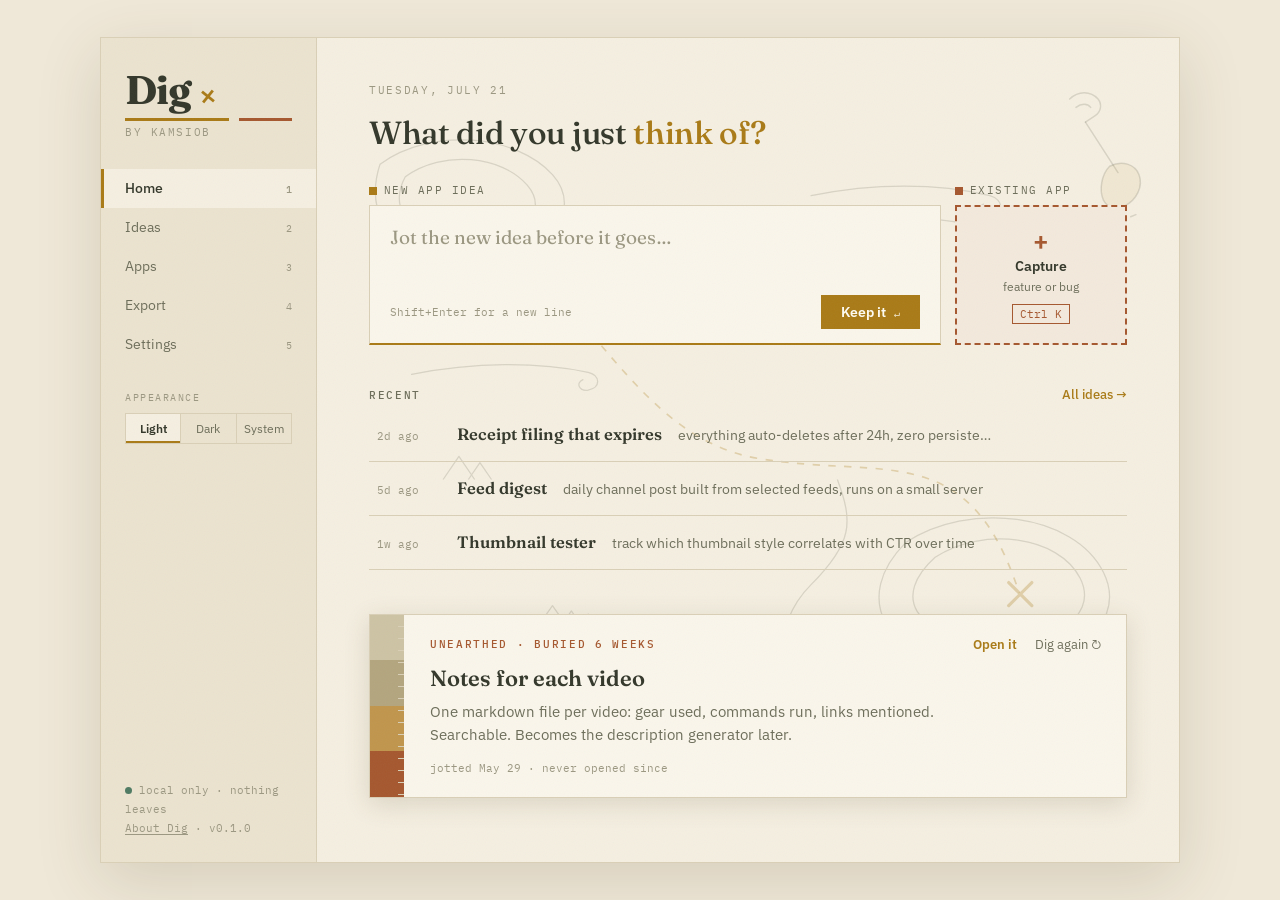
==== design/dig-design.html @ 5f8140c0 "chore: repo skeleton, license, fonts, design docs Groundwork for Dig — a local-first app registry fo" ====
<!DOCTYPE html>
<html lang="en" data-theme="light">
<head>
<meta charset="UTF-8">
<meta name="viewport" content="width=device-width, initial-scale=1.0">
<title>Dig by Kamsiob — Home</title>
<link rel="preconnect" href="https://fonts.googleapis.com">
<link rel="preconnect" href="https://fonts.gstatic.com" crossorigin>
<link href="https://fonts.googleapis.com/css2?family=Fraunces:opsz,wght@9..144,400;9..144,500;9..144,600;9..144,700&family=IBM+Plex+Sans:wght@400;500;600&family=IBM+Plex+Mono:wght@400;500&display=swap" rel="stylesheet">
<style>
  /* ============ Theme tokens ============ */
  :root[data-theme="light"] {
    /* Field notes: warm paper, expedition ink, gold find */
    --bg:          #EFE8D8;   /* page behind window */
    --surface:     #F5EFE1;   /* main surface: field-notebook paper */
    --surface-deep:#EBE3CF;   /* rail, input wells */
    --surface-raised:#FAF6EB; /* hover, raised blocks */
    --seam:        #D9CFB6;   /* hairline separations */
    --ink:         #33372A;   /* primary text: green-black ink */
    --ink-dim:     #6C6D59;   /* secondary text */
    --ink-faint:   #9B9781;   /* metadata, hints */
    --accent:      #A97A16;   /* the find: gold, darkened for contrast */
    --accent-hover:#8F6708;
    --accent-glow: rgba(169, 122, 22, 0.16);
    --on-accent:   #FFFDF4;
    --copper:      #A5572E;   /* unearthed specimen */
    --verdigris:   #4E7A62;   /* complete states, status lamp */
    --map-ink:     rgba(64, 66, 48, 0.16);   /* treasure map sketch */
    --map-accent:  rgba(169, 122, 22, 0.28); /* the X and route */
    --shadow:      rgba(80, 70, 40, 0.16);
  }
  :root[data-theme="dark"] {
    /* Excavation at dusk */
    --bg:          #0B0F0B;
    --surface:     #16201A;
    --surface-deep:#10160F;
    --surface-raised:#1E2C22;
    --seam:        #2E3F32;
    --ink:         #EFE6D4;
    --ink-dim:     #A9A493;
    --ink-faint:   #6F6F60;
    --accent:      #D9A13B;
    --accent-hover:#EDB44E;
    --accent-glow: rgba(217, 161, 59, 0.15);
    --on-accent:   #1A1305;
    --copper:      #C46A3F;
    --verdigris:   #6FA08A;
    --map-ink:     rgba(239, 230, 212, 0.10);
    --map-accent:  rgba(217, 161, 59, 0.22);
    --shadow:      rgba(0, 0, 0, 0.5);
  }

  :root {
    --serif: 'Fraunces', Georgia, serif;
    --sans:  'IBM Plex Sans', 'Helvetica Neue', sans-serif;
    --mono:  'IBM Plex Mono', 'Courier New', monospace;
  }

  * { margin: 0; padding: 0; box-sizing: border-box; }
  html, body { height: 100%; }

  body {
    background: var(--bg);
    color: var(--ink);
    font-family: var(--sans);
    font-size: 15px;
    line-height: 1.5;
    display: flex;
    align-items: center;
    justify-content: center;
    padding: 28px 16px;
    transition: background 200ms ease, color 200ms ease;
  }

  .window {
    width: 100%;
    max-width: 1080px;
    min-height: 720px;
    background: var(--surface);
    border: 1px solid var(--seam);
    box-shadow: 0 18px 60px var(--shadow);
    display: grid;
    grid-template-columns: 216px 1fr;
    position: relative;
    overflow: hidden;
  }

  /* Paper grain over everything, whisper quiet */
  .grain {
    position: absolute;
    inset: 0;
    pointer-events: none;
    z-index: 5;
    opacity: 0.05;
    background-image: url("data:image/svg+xml,%3Csvg xmlns='http://www.w3.org/2000/svg' width='240' height='240'%3E%3Cfilter id='n'%3E%3CfeTurbulence type='fractalNoise' baseFrequency='0.9' numOctaves='2'/%3E%3C/filter%3E%3Crect width='240' height='240' filter='url(%23n)'/%3E%3C/svg%3E");
  }

  /* ============ Left rail ============ */
  .rail {
    background: var(--surface-deep);
    border-right: 1px solid var(--seam);
    padding: 30px 0 24px;
    display: flex;
    flex-direction: column;
    position: relative;
    z-index: 2;
  }

  /* The wordmark: X marks the spot */
  .wordmark {
    font-family: var(--serif);
    font-size: 40px;
    font-weight: 700;
    letter-spacing: -0.02em;
    padding: 0 24px;
    line-height: 1.1;
    display: flex;
    align-items: baseline;
    gap: 8px;
  }
  .wordmark .x {
    font-size: 20px;
    font-weight: 600;
    color: var(--accent);
    transform: rotate(-6deg);
    display: inline-block;
  }
  .wordmark-rule {
    margin: 6px 24px 4px;
    height: 3px;
    background:
      linear-gradient(90deg, var(--accent) 0 62%, transparent 62%),
      linear-gradient(90deg, transparent 0 68%, var(--copper) 68% 100%);
  }

  .byline {
    font-family: var(--mono);
    font-size: 10.5px;
    text-transform: uppercase;
    letter-spacing: 0.15em;
    color: var(--ink-faint);
    padding: 0 24px 28px;
  }

  .nav a {
    display: flex;
    justify-content: space-between;
    align-items: baseline;
    padding: 9px 24px;
    color: var(--ink-dim);
    text-decoration: none;
    font-size: 14px;
    transition: color 120ms ease;
  }
  .nav a.active {
    color: var(--ink);
    background: var(--surface);
    box-shadow: inset 3px 0 0 var(--accent);
    font-weight: 500;
  }
  .nav a:hover, .nav a:focus-visible { color: var(--ink); }
  .nav a:focus-visible { outline: 1px solid var(--accent); outline-offset: -1px; }
  .nav a kbd {
    font-family: var(--mono);
    font-size: 10px;
    color: var(--ink-faint);
  }

  /* Theme switcher */
  .theme {
    margin: 26px 24px 0;
  }
  .theme-label {
    font-family: var(--mono);
    font-size: 10px;
    text-transform: uppercase;
    letter-spacing: 0.15em;
    color: var(--ink-faint);
    margin-bottom: 8px;
  }
  .theme-seg {
    display: flex;
    border: 1px solid var(--seam);
  }
  .theme-seg button {
    flex: 1;
    background: transparent;
    border: none;
    color: var(--ink-dim);
    font-family: var(--sans);
    font-size: 12px;
    padding: 7px 0;
    cursor: pointer;
  }
  .theme-seg button + button { border-left: 1px solid var(--seam); }
  .theme-seg button.on {
    background: var(--surface);
    color: var(--ink);
    box-shadow: inset 0 -2px 0 var(--accent);
    font-weight: 600;
  }
  .theme-seg button:focus-visible { outline: 1px solid var(--accent); outline-offset: -1px; }

  .rail-foot {
    margin-top: auto;
    padding: 0 24px;
    font-family: var(--mono);
    font-size: 10.5px;
    color: var(--ink-faint);
    line-height: 1.8;
  }
  .rail-foot .lamp {
    display: inline-block;
    width: 7px; height: 7px;
    border-radius: 50%;
    background: var(--verdigris);
    margin-right: 7px;
  }

  /* ============ Main ============ */
  .main {
    padding: 44px 52px 64px;
    position: relative;
  }

  /* Treasure map: full-height sketch, whisper light */
  .map {
    position: absolute;
    inset: 0;
    pointer-events: none;
    z-index: 0;
  }

  .content { position: relative; z-index: 1; }

  .greeting {
    font-family: var(--mono);
    font-size: 11px;
    text-transform: uppercase;
    letter-spacing: 0.15em;
    color: var(--ink-faint);
    margin-bottom: 10px;
  }

  h1 {
    font-family: var(--serif);
    font-size: 32px;
    font-weight: 500;
    letter-spacing: -0.01em;
    margin-bottom: 26px;
  }
  h1 em {
    font-style: normal;
    color: var(--accent);
  }

  /* ---- Jot box ---- */
  .jot {
    background: var(--surface-raised);
    border: 1px solid var(--seam);
    border-bottom: 2px solid var(--accent);
    padding: 18px 20px 14px;
    transition: box-shadow 160ms ease;
  }
  .jot:focus-within {
    box-shadow: 0 0 0 1px var(--accent), 0 6px 28px var(--accent-glow);
  }
  .jot textarea {
    width: 100%;
    background: transparent;
    border: none;
    outline: none;
    resize: none;
    color: var(--ink);
    font-family: var(--serif);
    font-size: 19px;
    line-height: 1.45;
    height: 56px;
  }
  .jot textarea::placeholder { color: var(--ink-faint); }
  .jot-row {
    display: flex;
    justify-content: space-between;
    align-items: center;
    margin-top: 8px;
  }
  .jot-hint {
    font-family: var(--mono);
    font-size: 11px;
    color: var(--ink-faint);
  }
  .btn {
    font-family: var(--sans);
    font-size: 13.5px;
    font-weight: 600;
    background: var(--accent);
    color: var(--on-accent);
    border: none;
    padding: 8px 20px;
    cursor: pointer;
    transition: background 120ms ease;
  }
  .btn:hover { background: var(--accent-hover); }
  .btn:focus-visible { outline: 2px solid var(--ink); outline-offset: 2px; }
  .btn kbd {
    font-family: var(--mono);
    font-size: 10.5px;
    font-weight: 400;
    opacity: 0.8;
    margin-left: 8px;
  }

  /* ---- Section heads ---- */
  .section-head {
    display: flex;
    align-items: baseline;
    justify-content: space-between;
    margin: 40px 0 4px;
  }
  .section-head h2 {
    font-family: var(--mono);
    font-size: 11px;
    font-weight: 500;
    text-transform: uppercase;
    letter-spacing: 0.15em;
    color: var(--ink-dim);
  }
  .section-head a {
    font-size: 13px;
    color: var(--accent);
    text-decoration: none;
    font-weight: 500;
  }
  .section-head a:hover, .section-head a:focus-visible { text-decoration: underline; }

  /* ---- Recent ideas: ledger rows ---- */
  .idea-row {
    display: flex;
    align-items: baseline;
    gap: 16px;
    padding: 14px 8px;
    border-bottom: 1px solid var(--seam);
    cursor: pointer;
    transition: background 120ms ease;
  }
  .idea-row:hover { background: var(--surface-raised); }
  .idea-row .when {
    font-family: var(--mono);
    font-size: 11px;
    color: var(--ink-faint);
    min-width: 64px;
    flex-shrink: 0;
  }
  .idea-row .name {
    font-family: var(--serif);
    font-size: 16.5px;
    font-weight: 600;
    flex-shrink: 0;
  }
  .idea-row .gist {
    font-size: 13.5px;
    color: var(--ink-dim);
    white-space: nowrap;
    overflow: hidden;
    text-overflow: ellipsis;
    flex: 1;
  }
  .idea-row .promote {
    font-family: var(--mono);
    font-size: 11px;
    color: var(--accent);
    text-decoration: none;
    white-space: nowrap;
    opacity: 0;
    transition: opacity 120ms ease;
  }
  .idea-row:hover .promote,
  .idea-row:focus-within .promote { opacity: 1; }

  /* ---- Unearthed: the specimen ---- */
  .unearthed {
    margin-top: 44px;
    background: var(--surface-raised);
    border: 1px solid var(--seam);
    display: grid;
    grid-template-columns: 34px 1fr;
    position: relative;
    box-shadow: 0 6px 24px var(--shadow);
  }
  .strata { display: flex; flex-direction: column; position: relative; }
  .strata span { flex: 1; }
  :root[data-theme="light"] .strata .s1 { background: #CDC3A4; }
  :root[data-theme="light"] .strata .s2 { background: #B3A57E; }
  :root[data-theme="light"] .strata .s3 { background: #C0954C; }
  :root[data-theme="dark"]  .strata .s1 { background: #2A3A2C; }
  :root[data-theme="dark"]  .strata .s2 { background: #40492E; }
  :root[data-theme="dark"]  .strata .s3 { background: #6E5A2E; }
  .strata .s4 { background: var(--copper); }
  .strata::after {
    content: "";
    position: absolute;
    top: 0; right: 0; bottom: 0;
    width: 6px;
    background-image: repeating-linear-gradient(
      to bottom,
      transparent 0px, transparent 11px,
      var(--seam) 11px, var(--seam) 12px
    );
  }
  .unearthed-body { padding: 22px 26px 20px; }
  .unearthed .tag {
    font-family: var(--mono);
    font-size: 10.5px;
    text-transform: uppercase;
    letter-spacing: 0.16em;
    color: var(--copper);
    margin-bottom: 10px;
    font-weight: 500;
  }
  .unearthed .name {
    font-family: var(--serif);
    font-size: 22px;
    font-weight: 600;
    margin-bottom: 6px;
  }
  .unearthed .gist { color: var(--ink-dim); max-width: 58ch; }
  .unearthed .meta {
    font-family: var(--mono);
    font-size: 11px;
    color: var(--ink-faint);
    margin-top: 14px;
  }
  .unearthed-actions {
    position: absolute;
    top: 20px;
    right: 24px;
    display: flex;
    gap: 18px;
  }
  .unearthed-actions a { font-size: 13px; color: var(--ink-dim); text-decoration: none; }
  .unearthed-actions a:hover, .unearthed-actions a:focus-visible { color: var(--ink); }
  .unearthed-actions a.open { color: var(--accent); font-weight: 600; }
  .unearthed-actions a.open:hover { color: var(--accent-hover); }

  /* ---- About: small trigger bottom-left, opens a dialog ---- */
  .about-trigger {
    background: none;
    border: none;
    padding: 0;
    font-family: var(--mono);
    font-size: 10.5px;
    color: var(--ink-faint);
    text-decoration: underline;
    text-underline-offset: 2px;
    cursor: pointer;
  }
  .about-trigger:hover, .about-trigger:focus-visible { color: var(--accent); }

  .about-overlay {
    position: absolute;
    inset: 0;
    background: color-mix(in srgb, var(--surface-deep) 60%, transparent);
    display: none;
    align-items: center;
    justify-content: center;
    z-index: 10;
  }
  .about-overlay.open { display: flex; }
  .about-dialog {
    width: min(440px, 90%);
    background: var(--surface-raised);
    border: 1px solid var(--seam);
    border-top: 3px solid var(--accent);
    box-shadow: 0 18px 60px var(--shadow);
    padding: 26px 28px 24px;
    position: relative;
  }
  .about-dialog .wordmini {
    font-family: var(--serif);
    font-size: 24px;
    font-weight: 700;
  }
  .about-dialog .wordmini .x { color: var(--accent); font-size: 15px; }
  .about-dialog .tagline {
    font-size: 13.5px;
    color: var(--ink-dim);
    margin: 4px 0 18px;
  }
  .about-links { display: flex; flex-direction: column; gap: 9px; }
  .about-links a {
    font-size: 13.5px;
    color: var(--ink-dim);
    text-decoration: none;
  }
  .about-links a b { color: var(--ink); font-weight: 600; }
  .about-links a:hover b, .about-links a:focus-visible b { color: var(--accent); }
  .about-license {
    font-family: var(--mono);
    font-size: 10.5px;
    color: var(--ink-faint);
    margin-top: 18px;
    line-height: 1.7;
  }
  .about-close {
    position: absolute;
    top: 14px;
    right: 16px;
    background: none;
    border: none;
    color: var(--ink-faint);
    font-size: 18px;
    cursor: pointer;
    line-height: 1;
  }
  .about-close:hover, .about-close:focus-visible { color: var(--ink); }

  /* ---- Capture row: jot + capture side by side ---- */
  .capture-line {
    display: flex;
    gap: 14px;
    align-items: stretch;
  }
  .cap-col { display: flex; flex-direction: column; }
  .cap-col.grow { flex: 1; }
  .cap-col .jot, .cap-col .capture { flex: 1; }

  .box-label {
    font-family: var(--mono);
    font-size: 10.5px;
    text-transform: uppercase;
    letter-spacing: 0.14em;
    color: var(--ink-dim);
    margin-bottom: 7px;
    display: flex;
    align-items: center;
    gap: 7px;
  }
  .box-label .dot {
    width: 8px; height: 8px;
    display: inline-block;
  }
  .box-label .dot.gold { background: var(--accent); }
  .box-label .dot.copper { background: var(--copper); }

  /* ---- Capture dialog ---- */
  .cap-overlay {
    position: absolute;
    inset: 0;
    background: color-mix(in srgb, var(--surface-deep) 60%, transparent);
    display: none;
    align-items: center;
    justify-content: center;
    z-index: 10;
  }
  .cap-overlay.open { display: flex; }
  .cap-dialog {
    width: min(420px, 90%);
    background: var(--surface-raised);
    border: 1px solid var(--seam);
    border-top: 3px solid var(--copper);
    box-shadow: 0 18px 60px var(--shadow);
    padding: 24px 26px 22px;
    position: relative;
  }
  .cap-dialog .box-label { margin-bottom: 14px; }
  .cap-kind {
    display: flex;
    border: 1px solid var(--seam);
    margin-bottom: 12px;
  }
  .cap-kind button {
    flex: 1;
    background: transparent;
    border: none;
    color: var(--ink-dim);
    font-family: var(--sans);
    font-size: 13px;
    padding: 8px 0;
    cursor: pointer;
  }
  .cap-kind button + button { border-left: 1px solid var(--seam); }
  .cap-kind button.on {
    background: var(--surface);
    color: var(--ink);
    font-weight: 600;
    box-shadow: inset 0 -2px 0 var(--copper);
  }
  .cap-dialog input[type="text"], .cap-dialog select {
    width: 100%;
    background: var(--surface-deep);
    border: 1px solid var(--seam);
    color: var(--ink);
    font-family: var(--sans);
    font-size: 14px;
    padding: 10px 12px;
    margin-bottom: 12px;
    outline: none;
  }
  .cap-dialog input[type="text"]:focus, .cap-dialog select:focus { border-color: var(--copper); }
  .cap-dialog .field-label {
    font-family: var(--mono);
    font-size: 10.5px;
    text-transform: uppercase;
    letter-spacing: 0.14em;
    color: var(--ink-faint);
    margin-bottom: 6px;
  }
  .cap-actions { display: flex; justify-content: flex-end; gap: 12px; margin-top: 4px; }
  .btn.copper { background: var(--copper); color: var(--on-accent); }
  .btn.copper:hover { background: color-mix(in srgb, var(--copper) 85%, black); }
  .btn.ghost { background: transparent; color: var(--ink-dim); }
  .btn.ghost:hover { background: transparent; color: var(--ink); }

  /* ---- App detail view ---- */
  .back-link {
    font-family: var(--mono);
    font-size: 11.5px;
    color: var(--ink-dim);
    text-decoration: none;
    display: inline-block;
    margin-bottom: 16px;
  }
  .back-link:hover, .back-link:focus-visible { color: var(--accent); }

  .app-head { display: flex; align-items: baseline; gap: 14px; flex-wrap: wrap; }
  .app-head h1 { margin-bottom: 0; }
  .chip {
    font-family: var(--mono);
    font-size: 10.5px;
    text-transform: uppercase;
    letter-spacing: 0.12em;
    padding: 3px 9px;
    border: 1px solid var(--seam);
    color: var(--ink-dim);
  }
  .chip.shipped { color: var(--verdigris); border-color: var(--verdigris); }

  .app-desc { color: var(--ink-dim); max-width: 62ch; margin-top: 10px; }
  .app-meta {
    font-family: var(--mono);
    font-size: 11.5px;
    color: var(--ink-faint);
    margin-top: 12px;
    display: flex;
    gap: 22px;
    flex-wrap: wrap;
  }
  .app-meta a { color: var(--accent); text-decoration: none; }
  .app-meta a:hover { text-decoration: underline; }

  /* Origin idea: where it was dug from */
  .origin {
    margin-top: 20px;
    border-left: 3px solid var(--accent);
    background: var(--surface-raised);
    padding: 12px 16px;
    font-size: 13.5px;
    color: var(--ink-dim);
  }
  .origin b { color: var(--ink); font-weight: 600; }
  .origin .o-tag {
    font-family: var(--mono);
    font-size: 10px;
    text-transform: uppercase;
    letter-spacing: 0.14em;
    color: var(--accent);
    display: block;
    margin-bottom: 4px;
  }

  /* Sheets: features & bugs side by side */
  .sheets {
    display: grid;
    grid-template-columns: 1fr 1fr;
    gap: 28px;
    margin-top: 34px;
  }
  .sheet-head {
    display: flex;
    align-items: baseline;
    justify-content: space-between;
    border-bottom: 2px solid var(--seam);
    padding-bottom: 7px;
    margin-bottom: 4px;
  }
  .sheet-head h3 {
    font-family: var(--mono);
    font-size: 11px;
    font-weight: 500;
    text-transform: uppercase;
    letter-spacing: 0.15em;
    color: var(--ink-dim);
  }
  .sheet-head .count { font-family: var(--mono); font-size: 11px; color: var(--ink-faint); }
  .sheet-head.f { border-bottom-color: var(--accent); }
  .sheet-head.b { border-bottom-color: var(--copper); }

  .line-item {
    display: flex;
    align-items: baseline;
    gap: 10px;
    padding: 9px 4px;
    border-bottom: 1px solid var(--seam);
    font-size: 14px;
    cursor: pointer;
  }
  .line-item:hover { background: var(--surface-raised); }
  .line-item .box {
    font-family: var(--mono);
    font-size: 13px;
    color: var(--ink-faint);
    flex-shrink: 0;
  }
  .line-item.done { color: var(--ink-faint); }
  .line-item.done .txt { text-decoration: line-through; text-decoration-color: var(--seam); }
  .line-item.done .box { color: var(--verdigris); }
  .sheet-add {
    font-family: var(--mono);
    font-size: 11.5px;
    color: var(--ink-dim);
    text-decoration: none;
    display: inline-block;
    margin-top: 10px;
  }
  .sheet-add:hover { color: var(--accent); }

  /* Notes, screenshots, attachments */
  .app-section { margin-top: 34px; }
  .app-section h3 {
    font-family: var(--mono);
    font-size: 11px;
    font-weight: 500;
    text-transform: uppercase;
    letter-spacing: 0.15em;
    color: var(--ink-dim);
    margin-bottom: 10px;
  }
  .notes {
    background: var(--surface-raised);
    border: 1px solid var(--seam);
    padding: 14px 18px;
    font-size: 14px;
    color: var(--ink-dim);
    max-width: 70ch;
  }
  .notes li { margin-left: 18px; padding: 2px 0; }
  .shots { display: flex; gap: 12px; }
  .shot {
    width: 150px; height: 94px;
    background: var(--surface-deep);
    border: 1px solid var(--seam);
    display: flex;
    align-items: center;
    justify-content: center;
    font-family: var(--mono);
    font-size: 10px;
    color: var(--ink-faint);
  }
  .files { display: flex; flex-direction: column; }
  .file-row {
    display: flex;
    gap: 12px;
    align-items: baseline;
    padding: 8px 4px;
    border-bottom: 1px solid var(--seam);
    font-family: var(--mono);
    font-size: 12.5px;
    color: var(--ink-dim);
  }
  .file-row .size { color: var(--ink-faint); font-size: 11px; }

  .capture {
    width: 172px;
    background: color-mix(in srgb, var(--copper) 8%, var(--surface-raised));
    border: 2px dashed var(--copper);
    color: var(--copper);
    font-family: var(--sans);
    cursor: pointer;
    display: flex;
    flex-direction: column;
    align-items: center;
    justify-content: center;
    gap: 4px;
    padding: 14px 12px;
    transition: background 140ms ease, box-shadow 140ms ease;
  }
  .capture:hover, .capture:focus-visible {
    background: color-mix(in srgb, var(--copper) 16%, var(--surface-raised));
    box-shadow: 0 6px 24px color-mix(in srgb, var(--copper) 25%, transparent);
  }
  .capture:focus-visible { outline: 2px solid var(--copper); outline-offset: 2px; }
  .capture .plus {
    font-size: 26px;
    font-weight: 600;
    line-height: 1;
  }
  .capture .cap-label {
    font-size: 14px;
    font-weight: 600;
    color: var(--ink);
  }
  .capture .cap-sub {
    font-size: 12px;
    color: var(--ink-dim);
  }
  .capture kbd {
    font-family: var(--mono);
    font-size: 10.5px;
    color: var(--copper);
    border: 1px solid var(--copper);
    padding: 2px 7px;
    margin-top: 6px;
  }

  @media (prefers-reduced-motion: reduce) {
    * { transition: none !important; }
    .capture:hover { transform: none; }
  }

  @media (max-width: 760px) {
    .window { grid-template-columns: 1fr; min-height: 0; }
    .rail { flex-direction: row; flex-wrap: wrap; align-items: center; padding: 14px 8px; gap: 4px; border-right: none; border-bottom: 1px solid var(--seam); }
    .wordmark { font-size: 24px; padding: 0 10px; }
    .wordmark-rule, .byline, .rail-foot, .nav a kbd, .theme-label { display: none; }
    .theme { margin: 0 10px; }
    .nav { display: flex; }
    .nav a { padding: 8px 10px; font-size: 13px; }
    .nav a.active { box-shadow: inset 0 -2px 0 var(--accent); background: transparent; }
    .main { padding: 28px 20px 110px; }
    h1 { font-size: 24px; }
    .idea-row { flex-wrap: wrap; gap: 6px 12px; }
    .idea-row .gist { white-space: normal; width: 100%; }
    .idea-row .promote { opacity: 1; }
    .unearthed-actions { position: static; margin-top: 12px; padding: 0 26px 18px; }
    .capture-line { flex-direction: column; }
    .capture { width: 100%; flex-direction: row; justify-content: center; gap: 10px; padding: 12px; }
    .capture kbd { margin-top: 0; }
  }
</style>
</head>
<body>

<div class="window">
  <div class="grain" aria-hidden="true"></div>

  <aside class="rail">
    <div class="wordmark">Dig <span class="x">✕</span></div>
    <div class="wordmark-rule" aria-hidden="true"></div>
    <div class="byline">by Kamsiob</div>
    <nav class="nav">
      <a class="active" id="nav-home" href="#" onclick="switchView('home');return false;">Home <kbd>1</kbd></a>
      <a href="#">Ideas <kbd>2</kbd></a>
      <a id="nav-app" href="#" onclick="switchView('app');return false;">Apps <kbd>3</kbd></a>
      <a href="#">Export <kbd>4</kbd></a>
      <a href="#">Settings <kbd>5</kbd></a>
    </nav>
    <div class="theme">
      <div class="theme-label">Appearance</div>
      <div class="theme-seg" role="group" aria-label="Theme">
        <button id="t-light" class="on" onclick="setTheme('light')">Light</button>
        <button id="t-dark" onclick="setTheme('dark')">Dark</button>
        <button id="t-system" onclick="setTheme('system')">System</button>
      </div>
    </div>
    <div class="rail-foot">
      <span class="lamp"></span>local only · nothing leaves<br>
      <button class="about-trigger" onclick="toggleAbout(true)">About Dig</button> · v0.1.0
    </div>
  </aside>

  <main class="main">

    <!-- Treasure map sketch: dashed route, islands, compass, X -->
    <svg class="map" viewBox="0 0 820 720" preserveAspectRatio="xMidYMid slice" xmlns="http://www.w3.org/2000/svg" fill="none">
      <!-- coastline / island contours -->
      <g stroke="var(--map-ink)" stroke-width="1.2">
        <path d="M60 120 C 110 84, 190 92, 224 130 S 210 214, 150 218 S 40 180, 60 120 Z" />
        <path d="M84 132 C 120 106, 176 112, 200 140 S 188 196, 148 198 S 62 172, 84 132 Z" />
        <path d="M560 480 C 620 440, 720 452, 748 508 S 700 610, 620 600 S 508 532, 560 480 Z" />
        <path d="M588 494 C 634 464, 706 474, 726 514 S 690 582, 630 574 S 546 532, 588 494 Z" />
        <!-- river squiggle -->
        <path d="M420 640 C 450 600, 430 560, 470 520 S 510 460, 495 420" />
      </g>

      <!-- mountain ranges -->
      <g stroke="var(--map-ink)" stroke-width="1.2" stroke-linejoin="round">
        <path d="M300 262 l 18 -28 l 18 28 M 328 262 l 14 -21 l 14 21 M 352 262 l 11 -16 l 11 16" />
        <path d="M318 244 l 6 9" />
        <path d="M620 210 l 16 -24 l 16 24 M 646 210 l 12 -18 l 12 18 M 668 210 l 9 -13 l 9 13" />
        <path d="M120 420 l 15 -22 l 15 22 M 144 420 l 11 -16 l 11 16" />
        <path d="M210 560 l 14 -20 l 14 20 M 232 560 l 10 -15 l 10 15 M 250 560 l 8 -12 l 8 12" />
      </g>

      <!-- wind: curved gusts with curled ends -->
      <g stroke="var(--map-ink)" stroke-width="1.2" stroke-linecap="round">
        <path d="M470 150 C 530 138, 590 138, 640 150 c 14 4, 14 18, 0 20 c -10 1, -14 -8, -6 -12" />
        <path d="M450 180 C 520 168, 580 168, 622 178 c 11 3, 11 14, 0 16 c -8 1, -11 -6, -5 -9" />
        <path d="M90 320 C 150 308, 210 308, 258 318 c 12 3, 12 15, 0 17 c -9 1, -12 -7, -5 -10" />
        <path d="M540 620 C 600 608, 650 608, 692 618 c 11 3, 11 14, 0 16 c -8 1, -11 -6, -5 -9" />
      </g>

      <!-- dashed route to the X -->
      <path d="M140 170 C 260 240, 300 380, 420 400 S 620 380, 668 528"
            stroke="var(--map-accent)" stroke-width="1.6" stroke-dasharray="7 8" />
      <!-- X marks the spot -->
      <g stroke="var(--map-accent)" stroke-width="3" stroke-linecap="round">
        <path d="M658 518 l 22 22 M 680 518 l -22 22" />
      </g>

      <!-- shovel, planted at an angle -->
      <g stroke="var(--map-ink)" stroke-width="1.4" stroke-linecap="round" stroke-linejoin="round">
        <!-- D-grip handle -->
        <path d="M716 58 c 8 -8, 20 -8, 27 0 c 4 5, 3 12, -3 16 l -9 6" />
        <path d="M722 66 c 5 -4, 11 -4, 14 0" />
        <!-- shaft -->
        <path d="M731 80 L 762 128" />
        <!-- blade -->
        <path d="M754 122 c 12 -6, 24 -2, 28 8 c 4 11, -2 24, -14 30 c -8 4, -16 2, -20 -6 c -4 -9, -2 -24, 6 -32 Z" fill="var(--map-accent)" fill-opacity="0.25" />
        <!-- soil flecks at the blade -->
        <path d="M748 168 l 5 3 M 760 172 l 6 2 M 774 170 l 5 -2" />
      </g>
    </svg>

    <div class="content">

      <div id="view-home">

      <div class="greeting">Tuesday, July 21</div>
      <h1>What did you just <em>think of?</em></h1>

      <div class="capture-line">
        <div class="cap-col grow">
          <div class="box-label"><span class="dot gold"></span>New app idea</div>
          <div class="jot">
            <textarea placeholder="Jot the new idea before it goes…"></textarea>
            <div class="jot-row">
              <span class="jot-hint">Shift+Enter for a new line</span>
              <button class="btn">Keep it<kbd>↵</kbd></button>
            </div>
          </div>
        </div>
        <div class="cap-col">
          <div class="box-label"><span class="dot copper"></span>Existing app</div>
          <button class="capture" onclick="toggleCapture(true)">
            <span class="plus">+</span>
            <span class="cap-label">Capture</span>
            <span class="cap-sub">feature or bug</span>
            <kbd>Ctrl K</kbd>
          </button>
        </div>
      </div>

      <div class="section-head">
        <h2>Recent</h2>
        <a href="#">All ideas →</a>
      </div>

      <div class="idea-row" tabindex="0">
        <span class="when">2d ago</span>
        <span class="name">Receipt filing that expires</span>
        <span class="gist">everything auto-deletes after 24h, zero persistence by design</span>
        <a class="promote" href="#">→ make it an app</a>
      </div>
      <div class="idea-row" tabindex="0">
        <span class="when">5d ago</span>
        <span class="name">Feed digest</span>
        <span class="gist">daily channel post built from selected feeds, runs on a small server</span>
        <a class="promote" href="#">→ make it an app</a>
      </div>
      <div class="idea-row" tabindex="0">
        <span class="when">1w ago</span>
        <span class="name">Thumbnail tester</span>
        <span class="gist">track which thumbnail style correlates with CTR over time</span>
        <a class="promote" href="#">→ make it an app</a>
      </div>

      <section class="unearthed">
        <div class="strata" aria-hidden="true">
          <span class="s1"></span><span class="s2"></span><span class="s3"></span><span class="s4"></span>
        </div>
        <div class="unearthed-body">
          <div class="tag">Unearthed · buried 6 weeks</div>
          <div class="name">Notes for each video</div>
          <div class="gist">One markdown file per video: gear used, commands run, links mentioned. Searchable. Becomes the description generator later.</div>
          <div class="meta">jotted May 29 · never opened since</div>
        </div>
        <div class="unearthed-actions">
          <a class="open" href="#">Open it</a>
          <a href="#">Dig again ↻</a>
        </div>
      </section>

      </div><!-- /view-home -->

      <div id="view-app" style="display:none">

        <a class="back-link" href="#" onclick="switchView('home');return false;">← All apps</a>

        <div class="app-head">
          <h1>Model Station</h1>
          <span class="chip shipped">Shipped</span>
          <span class="chip">v1.2.0</span>
        </div>
        <p class="app-desc">Desktop control panel for the local model servers. Service control, model management, install-by-URL with hash verification, and a provenance manifest system.</p>
        <div class="app-meta">
          <span><a href="https://example.com/model-station">example.com/model-station</a></span>
          <span>AGPLv3</span>
          <span>PySide6 · QtWebEngine</span>
        </div>

        <div class="origin">
          <span class="o-tag">Dug from an idea · jotted Feb 12</span>
          <b>"One place to start/stop all the local AI stuff"</b> — kept, promoted Mar 3.
        </div>

        <div class="sheets">
          <div class="sheet">
            <div class="sheet-head f">
              <h3>Feature sheet</h3>
              <span class="count">2 open · 3 done</span>
            </div>
            <div class="line-item done"><span class="box">[✓]</span><span class="txt">Model install by URL with hash check</span></div>
            <div class="line-item done"><span class="box">[✓]</span><span class="txt">Crash surfacing for all three services</span></div>
            <div class="line-item done"><span class="box">[✓]</span><span class="txt">Provenance manifest via a download source + HF</span></div>
            <div class="line-item"><span class="box">[ ]</span><span class="txt">Disk usage per model, sortable</span></div>
            <div class="line-item"><span class="box">[ ]</span><span class="txt">One-click log bundle for bug reports</span></div>
            <a class="sheet-add" href="#">+ add feature</a>
          </div>
          <div class="sheet">
            <div class="sheet-head b">
              <h3>Bug sheet</h3>
              <span class="count">1 open · 2 done</span>
            </div>
            <div class="line-item done"><span class="box">[✓]</span><span class="txt">Window grouping wrong on Wayland</span></div>
            <div class="line-item done"><span class="box">[✓]</span><span class="txt">Format warning fires twice</span></div>
            <div class="line-item"><span class="box">[ ]</span><span class="txt">Status lamp stale after the model server restart</span></div>
            <a class="sheet-add" href="#">+ add bug</a>
          </div>
        </div>

        <div class="app-section">
          <h3>Notes & talking points</h3>
          <div class="notes">
            <li>Lead with the hash-verification story: nobody else does provenance locally.</li>
            <li>Demo order: service control → model install → crash surfacing.</li>
            <li>Mention Bazzite immutable-/usr workaround; it's the video hook.</li>
          </div>
        </div>

        <div class="app-section">
          <h3>Screenshots</h3>
          <div class="shots">
            <div class="shot">home.png</div>
            <div class="shot">models.png</div>
            <div class="shot">install-flow.png</div>
          </div>
        </div>

        <div class="app-section">
          <h3>Attachments</h3>
          <div class="files">
            <div class="file-row"><span>icon-master.svg</span><span class="size">18 KB</span></div>
            <div class="file-row"><span>launcher-icons.zip</span><span class="size">204 KB</span></div>
            <div class="file-row"><span>release-notes-draft.md</span><span class="size">3 KB</span></div>
          </div>
        </div>

      </div><!-- /view-app -->

    </div>

  </main>

  <div class="about-overlay" id="aboutOverlay" onclick="if(event.target===this)toggleAbout(false)">
    <div class="about-dialog" role="dialog" aria-label="About Dig">
      <button class="about-close" onclick="toggleAbout(false)" aria-label="Close">✕</button>
      <div class="wordmini">Dig <span class="x">✕</span></div>
      <div class="tagline">A place to bury ideas and dig them back up.</div>
      <div class="about-links">
        <a href="https://youtube.com/@kamsiob"><b>YouTube</b> · Kamsiob on Linux</a>
        <a href="https://github.com/kamsiob"><b>GitHub</b> · kamsiob</a>
        <a href="https://kamsiob.com"><b>Website</b> · kamsiob.com</a>
        <a href="https://buymeacoffee.com/kamsiob"><b>Buy Me a Coffee</b></a>
        <a href="https://t.me/+g5LKm9rUnNcxMjk5"><b>Telegram</b> · Kamsiob Lab</a>
        <a href="mailto:hello@kamsiob.com"><b>Feedback</b> · hello@kamsiob.com</a>
      </div>
      <div class="about-license">Free and open source · AGPLv3<br>Everything stays on your machine.</div>
    </div>
  </div>

  <div class="cap-overlay" id="capOverlay" onclick="if(event.target===this)toggleCapture(false)">
    <div class="cap-dialog" role="dialog" aria-label="Capture feature or bug">
      <button class="about-close" onclick="toggleCapture(false)" aria-label="Close">✕</button>
      <div class="box-label"><span class="dot copper"></span>Capture</div>
      <div class="cap-kind" role="group" aria-label="Kind">
        <button class="on" onclick="pickKind(this)">Feature</button>
        <button onclick="pickKind(this)">Bug</button>
      </div>
      <div class="field-label">What is it?</div>
      <input type="text" placeholder="One line is enough…">
      <div class="field-label">Which app?</div>
      <select>
        <option>Model Station</option>
        <option>a project in its last stage</option>
        <option>Field Notes</option>
        <option>Dig</option>
      </select>
      <div class="cap-actions">
        <button class="btn ghost" onclick="toggleCapture(false)">Cancel</button>
        <button class="btn copper" onclick="toggleCapture(false)">Keep it<kbd>↵</kbd></button>
      </div>
    </div>
  </div>

</div>

<script>
  var mq = window.matchMedia('(prefers-color-scheme: dark)');
  var mode = 'light';

  function apply() {
    var resolved = mode === 'system' ? (mq.matches ? 'dark' : 'light') : mode;
    document.documentElement.setAttribute('data-theme', resolved);
    ['light','dark','system'].forEach(function(m){
      document.getElementById('t-' + m).classList.toggle('on', m === mode);
    });
  }
  function setTheme(m) { mode = m; apply(); }
  function toggleAbout(open) {
    document.getElementById('aboutOverlay').classList.toggle('open', open);
  }
  function toggleCapture(open) {
    document.getElementById('capOverlay').classList.toggle('open', open);
  }
  function pickKind(btn) {
    var sibs = btn.parentElement.children;
    for (var i = 0; i < sibs.length; i++) sibs[i].classList.remove('on');
    btn.classList.add('on');
  }
  function switchView(v) {
    document.getElementById('view-home').style.display = v === 'home' ? '' : 'none';
    document.getElementById('view-app').style.display = v === 'app' ? '' : 'none';
    document.getElementById('nav-home').classList.toggle('active', v === 'home');
    document.getElementById('nav-app').classList.toggle('active', v === 'app');
  }
  mq.addEventListener('change', function(){ if (mode === 'system') apply(); });
  apply();
</script>

</body>
</html>
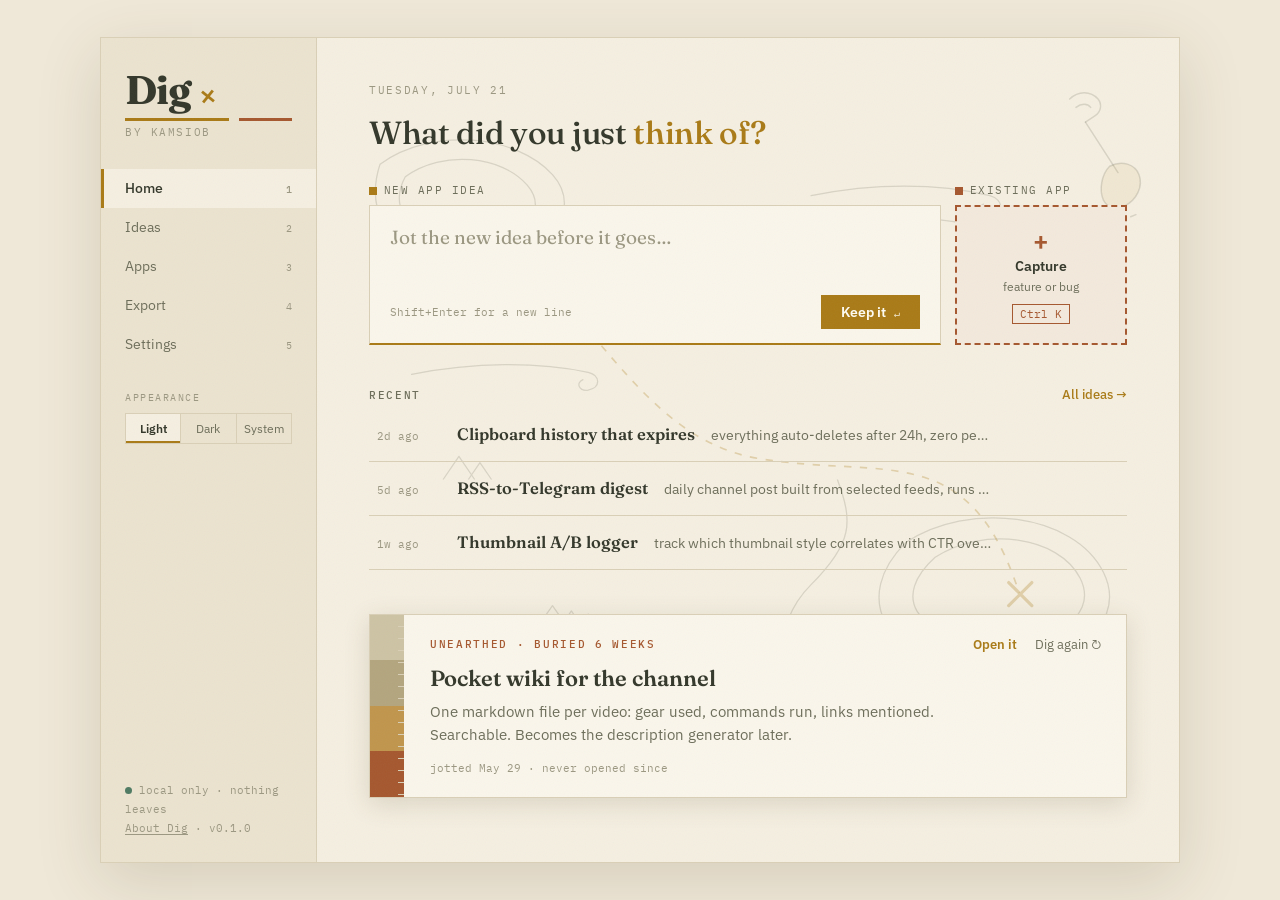
==== commit f8b57556: "chore: repo skeleton, license, fonts, design docs Groundwork for Dig — a local-first app registry fo" ====
--- a/design/dig-design.html
+++ b/design/dig-design.html
@@ -957,19 +957,19 @@
 
       <div class="idea-row" tabindex="0">
         <span class="when">2d ago</span>
-        <span class="name">Receipt filing that expires</span>
+        <span class="name">Clipboard history that expires</span>
         <span class="gist">everything auto-deletes after 24h, zero persistence by design</span>
         <a class="promote" href="#">→ make it an app</a>
       </div>
       <div class="idea-row" tabindex="0">
         <span class="when">5d ago</span>
-        <span class="name">Feed digest</span>
-        <span class="gist">daily channel post built from selected feeds, runs on a small server</span>
+        <span class="name">RSS-to-Telegram digest</span>
+        <span class="gist">daily channel post built from selected feeds, runs on the mini PC</span>
         <a class="promote" href="#">→ make it an app</a>
       </div>
       <div class="idea-row" tabindex="0">
         <span class="when">1w ago</span>
-        <span class="name">Thumbnail tester</span>
+        <span class="name">Thumbnail A/B logger</span>
         <span class="gist">track which thumbnail style correlates with CTR over time</span>
         <a class="promote" href="#">→ make it an app</a>
       </div>
@@ -980,7 +980,7 @@
         </div>
         <div class="unearthed-body">
           <div class="tag">Unearthed · buried 6 weeks</div>
-          <div class="name">Notes for each video</div>
+          <div class="name">Pocket wiki for the channel</div>
           <div class="gist">One markdown file per video: gear used, commands run, links mentioned. Searchable. Becomes the description generator later.</div>
           <div class="meta">jotted May 29 · never opened since</div>
         </div>
@@ -997,13 +997,13 @@
         <a class="back-link" href="#" onclick="switchView('home');return false;">← All apps</a>
 
         <div class="app-head">
-          <h1>Model Station</h1>
+          <h1>Local AI Hub</h1>
           <span class="chip shipped">Shipped</span>
           <span class="chip">v1.2.0</span>
         </div>
-        <p class="app-desc">Desktop control panel for the local model servers. Service control, model management, install-by-URL with hash verification, and a provenance manifest system.</p>
+        <p class="app-desc">Desktop control panel for Ollama, Open WebUI, and ComfyUI. Service control, model management, install-by-URL with hash verification, and a provenance manifest system.</p>
         <div class="app-meta">
-          <span><a href="https://example.com/model-station">example.com/model-station</a></span>
+          <span><a href="https://github.com/kamsiob/local-ai-hub">github.com/kamsiob/local-ai-hub</a></span>
           <span>AGPLv3</span>
           <span>PySide6 · QtWebEngine</span>
         </div>
@@ -1021,7 +1021,7 @@
             </div>
             <div class="line-item done"><span class="box">[✓]</span><span class="txt">Model install by URL with hash check</span></div>
             <div class="line-item done"><span class="box">[✓]</span><span class="txt">Crash surfacing for all three services</span></div>
-            <div class="line-item done"><span class="box">[✓]</span><span class="txt">Provenance manifest via a download source + HF</span></div>
+            <div class="line-item done"><span class="box">[✓]</span><span class="txt">Provenance manifest via Civitai + HF</span></div>
             <div class="line-item"><span class="box">[ ]</span><span class="txt">Disk usage per model, sortable</span></div>
             <div class="line-item"><span class="box">[ ]</span><span class="txt">One-click log bundle for bug reports</span></div>
             <a class="sheet-add" href="#">+ add feature</a>
@@ -1032,8 +1032,8 @@
               <span class="count">1 open · 2 done</span>
             </div>
             <div class="line-item done"><span class="box">[✓]</span><span class="txt">Window grouping wrong on Wayland</span></div>
-            <div class="line-item done"><span class="box">[✓]</span><span class="txt">Format warning fires twice</span></div>
-            <div class="line-item"><span class="box">[ ]</span><span class="txt">Status lamp stale after the model server restart</span></div>
+            <div class="line-item done"><span class="box">[✓]</span><span class="txt">GGUF warning fires twice</span></div>
+            <div class="line-item"><span class="box">[ ]</span><span class="txt">Status lamp stale after Ollama restart</span></div>
             <a class="sheet-add" href="#">+ add bug</a>
           </div>
         </div>
@@ -1100,9 +1100,9 @@
       <input type="text" placeholder="One line is enough…">
       <div class="field-label">Which app?</div>
       <select>
-        <option>Model Station</option>
-        <option>a project in its last stage</option>
-        <option>Field Notes</option>
+        <option>Local AI Hub</option>
+        <option>Bearings</option>
+        <option>Logbook</option>
         <option>Dig</option>
       </select>
       <div class="cap-actions">
